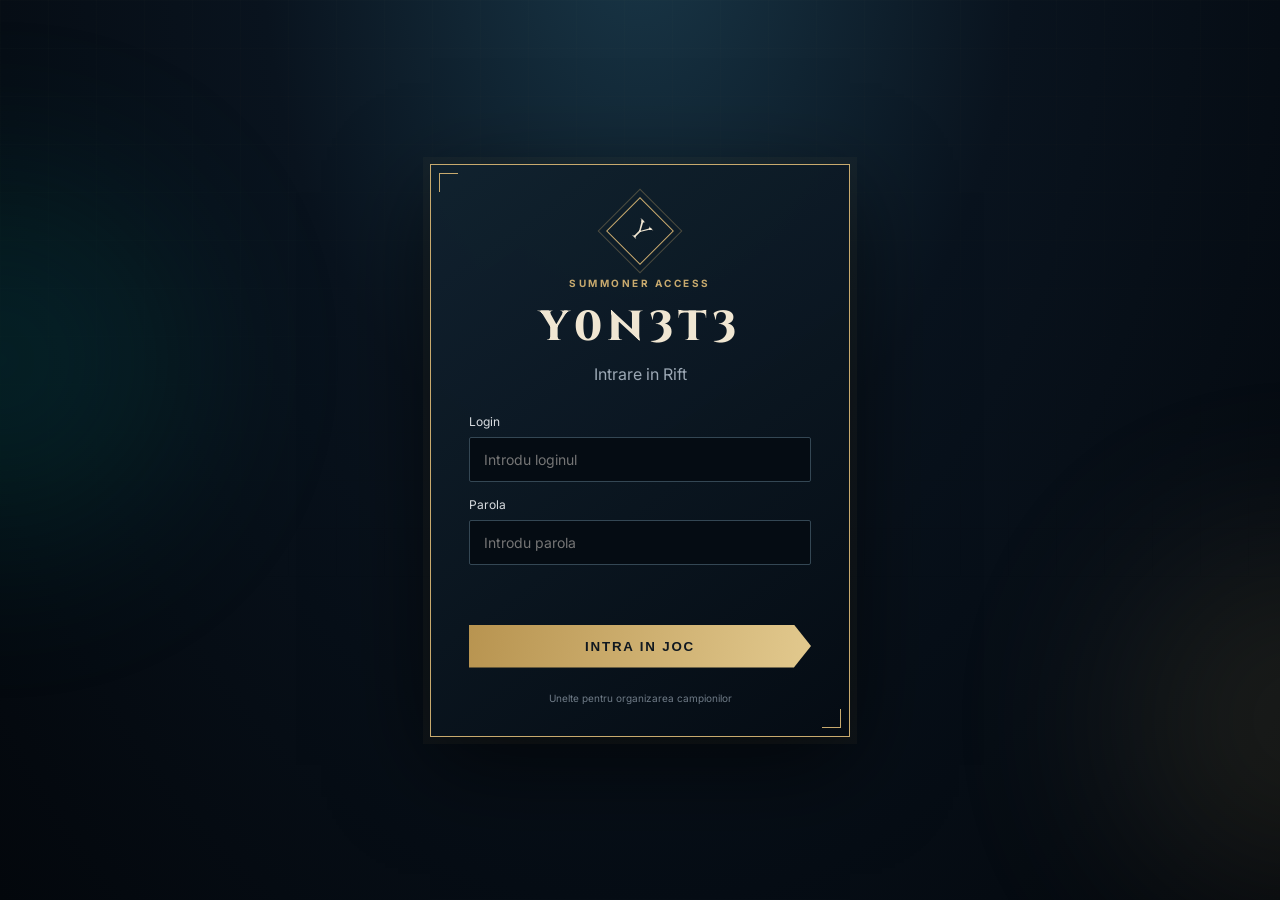
==== Yonete/index.html @ 5dbf45c8 "Add files via upload" ====
<!DOCTYPE html>
<html lang="ro">
<head>
  <meta charset="UTF-8">
  <meta name="viewport" content="width=device-width, initial-scale=1.0">
  <title>Y0N3T3 | League of Legends</title>
  <link rel="stylesheet" href="style.css">
</head>
<body>
  <div class="ambient ambient-one"></div><div class="ambient ambient-two"></div>
  <main id="login-screen" class="login-screen">
    <section class="login-card">
      <div class="crest">Y</div>
      <p class="eyebrow">SUMMONER ACCESS</p>
      <h1>Y0N3T3</h1>
      <p class="subtitle">Intrare in Rift</p>
      <form id="login-form">
        <label for="username">Login</label>
        <input id="username" name="username" type="text" autocomplete="username" placeholder="Introdu loginul" required>
        <label for="password">Parola</label>
        <input id="password" name="password" type="password" autocomplete="current-password" placeholder="Introdu parola" required>
        <p id="login-error" class="error" aria-live="polite"></p>
        <button class="primary-button" type="submit">INTRA IN JOC</button>
      </form>
      <p class="fine-print">Unelte pentru organizarea campionilor</p>
    </section>
  </main>

  <main id="app-screen" class="app-screen hidden">
    <header class="topbar">
      <div class="brand"><span class="brand-mark">Y</span><div><strong>Y0N3T3</strong><small>CHAMPION BOARD</small></div></div>
      <div class="header-right"><span class="online-dot"></span><span>Summoner online</span><button id="logout-button" class="ghost-button">Deconectare</button></div>
    </header>
    <section class="hero">
      <p class="eyebrow">LEAGUE OF LEGENDS • PERSONAL BOARD</p>
      <h1>Alege-ti urmatoarea <em>provocare.</em></h1>
      
    </section>
    <section class="category-grid">
      <article class="category-panel" data-category="troll">
        <div class="category-heading"><div><span class="tier">01 / CHAOS</span><h2>Campioni Troll</h2></div><span class="price">50 <small>lei</small></span></div>
        <p class="category-description">Pentru alegeri imprevizibile si momente memorabile.</p>
        <form class="champion-form">
          <label>Numele campionului sau optiunea</label>
          <div class="champion-autocomplete"><input class="champion-name" placeholder="Campion" autocomplete="off" required><div class="suggestions" role="listbox"></div></div>
          <div class="form-row"><div><label>Tip de damage</label><select class="damage"><option value="AP">AP</option><option value="AD">AD</option></select></div><div><label>Numar de jocuri</label><div class="quantity"><button type="button" class="qty-minus" aria-label="Scade">−</button><output class="qty-value">1</output><button type="button" class="qty-plus" aria-label="Creste">+</button></div></div></div>
          <button type="submit" class="add-button">+ ADAUGA CAMPION</button>
        </form>
        <div class="champion-list"></div>
      </article>
      <article class="category-panel" data-category="priority">
        <div class="category-heading"><div><span class="tier">02 / PRIORITY</span><h2>Campioni Prioritati</h2></div><span class="price">25 <small>lei</small></span></div>
        <p class="category-description">Campioni pe care vrei sa-i prioritizezi in urmatoarele jocuri.</p>
        <form class="champion-form">
          <label>Numele campionului sau optiunea</label>
          <div class="champion-autocomplete"><input class="champion-name" placeholder="Campion" autocomplete="off" required><div class="suggestions" role="listbox"></div></div>
          <div class="form-row"><div><label>Tip de damage</label><select class="damage"><option value="AP">AP</option><option value="AD">AD</option></select></div><div><label>Numar de jocuri</label><div class="quantity"><button type="button" class="qty-minus" aria-label="Scade">−</button><output class="qty-value">1</output><button type="button" class="qty-plus" aria-label="Creste">+</button></div></div></div>
          <button type="submit" class="add-button">+ ADAUGA CAMPION</button>
        </form>
        <div class="champion-list"></div>
      </article>
      <article class="category-panel" data-category="simple">
        <div class="category-heading"><div><span class="tier">03 / STANDARD</span><h2>Campion Simplu</h2></div><span class="price">10 <small>lei</small></span></div>
        <p class="category-description">O alegere simpla, fara reguli suplimentare.</p>
        <form class="champion-form">
          <label>Numele campionului sau optiunea</label>
          <div class="champion-autocomplete"><input class="champion-name" placeholder="Campion" autocomplete="off" required><div class="suggestions" role="listbox"></div></div>
          <div class="form-row"><div><label>Tip de damage</label><select class="damage"><option value="AP">AP</option><option value="AD">AD</option></select></div><div><label>Numar de jocuri</label><div class="quantity"><button type="button" class="qty-minus" aria-label="Scade">−</button><output class="qty-value">1</output><button type="button" class="qty-plus" aria-label="Creste">+</button></div></div></div>
          <button type="submit" class="add-button">+ ADAUGA CAMPION</button>
        </form>
        <div class="champion-list"></div>
      </article>
    </section>
    
    <footer>Y0N3T3 • Fan-made personal tool • Nu este afiliat cu Riot Games.</footer>
  </main>
  <script src="script.js"></script>
</body>
</html>
---- Yonete/style.css ----
@import url('https://fonts.googleapis.com/css2?family=Cinzel:wght@500;600;700;800&family=Inter:wght@400;500;600;700&display=swap');
:root{--gold:#c8aa6e;--gold-light:#f0e6d2;--blue:#0ac8b9;--ink:#050b12;--panel:#0b1722;--line:rgba(200,170,110,.3);--muted:#9ba7b4}
*{box-sizing:border-box}body{margin:0;min-height:100vh;background:radial-gradient(ellipse at 50% -10%,#193748 0,#09131e 42%,#03070c 100%);color:#f2f3f4;font-family:Inter,Arial,sans-serif}body:before{content:"";position:fixed;inset:0;pointer-events:none;opacity:.12;background-image:linear-gradient(rgba(200,170,110,.15) 1px,transparent 1px),linear-gradient(90deg,rgba(200,170,110,.15) 1px,transparent 1px);background-size:48px 48px;mask-image:linear-gradient(to bottom,black,transparent 80%)}.ambient{position:fixed;width:360px;height:360px;border-radius:50%;filter:blur(100px);opacity:.12;pointer-events:none}.ambient-one{background:#00c9b7;top:20%;left:-180px}.ambient-two{background:#c8aa6e;right:-200px;bottom:0}.hidden{display:none!important}
.login-screen{min-height:100vh;display:grid;place-items:center;padding:24px;position:relative}.login-card{width:min(100%,420px);padding:42px 38px 32px;text-align:center;background:linear-gradient(145deg,rgba(17,34,47,.97),rgba(5,12,20,.98));border:1px solid var(--gold);box-shadow:0 0 0 7px rgba(200,170,110,.04),0 28px 90px #0009;position:relative}.login-card:before,.login-card:after{content:"";position:absolute;width:18px;height:18px;border-color:var(--gold);border-style:solid}.login-card:before{top:8px;left:8px;border-width:1px 0 0 1px}.login-card:after{bottom:8px;right:8px;border-width:0 1px 1px 0}.crest,.brand-mark{display:grid;place-items:center;font-family:Cinzel,serif;color:var(--gold-light);border:1px solid var(--gold);transform:rotate(45deg);margin:0 auto 22px;width:48px;height:48px;font-size:26px}.crest{outline:1px solid #c8aa6e55;outline-offset:5px}.eyebrow,.tier{font-size:10px;letter-spacing:2.5px;color:var(--gold);font-weight:700}.login-card h1,.hero h1{font:800 42px Cinzel,serif;letter-spacing:5px;margin:8px 0;color:var(--gold-light)}.subtitle{color:var(--muted);margin:0 0 30px}.login-card form{text-align:left}.login-card label,.champion-form label{display:block;color:#d8dce0;font-size:12px;margin:15px 0 8px}.login-card input,.champion-name,select{width:100%;background:#050c13;border:1px solid #344754;color:#f5f2e9;padding:13px 14px;outline:none;border-radius:2px;font:14px Inter,sans-serif}.login-card input:focus,.champion-name:focus,select:focus{border-color:var(--gold);box-shadow:0 0 0 2px #c8aa6e20}.primary-button{width:100%;margin-top:20px;padding:14px;background:linear-gradient(100deg,#b89450,#e2c98e);color:#101820;font-weight:800;letter-spacing:1.8px;border:0;cursor:pointer;clip-path:polygon(0 0,95% 0,100% 50%,95% 100%,0 100%)}.primary-button:hover,.add-button:hover{filter:brightness(1.12)}.error{color:#ff7777;font-size:12px;min-height:16px}.fine-print{font-size:10px;color:#6f7b87;margin:24px 0 0}
.app-screen{position:relative;max-width:1440px;margin:auto;padding:0 5% 30px}.topbar{height:86px;display:flex;align-items:center;justify-content:space-between;border-bottom:1px solid var(--line)}.brand,.header-right{display:flex;align-items:center;gap:13px}.brand-mark{width:34px;height:34px;font-size:18px;margin:0 7px 0 0;transform:rotate(45deg)}.brand strong{font:700 19px Cinzel,serif;letter-spacing:3px;display:block}.brand small{font-size:8px;letter-spacing:2px;color:var(--gold)}.header-right{font-size:12px;color:#b5c0c9}.online-dot{width:7px;height:7px;border-radius:50%;background:#42e5b4;box-shadow:0 0 10px #42e5b4}.ghost-button{border:1px solid #4a5a66;color:#d3d9df;background:#0a141e;padding:9px 13px;cursor:pointer;font-size:11px}.ghost-button:hover{border-color:var(--gold);color:var(--gold-light)}.hero{padding:42px 0 28px}.hero h1{font-size:clamp(28px,4vw,44px);letter-spacing:0;margin:12px 0}.hero h1 em{font-style:normal;color:var(--gold)}.hero>p:last-child{color:var(--muted);font-size:14px;max-width:650px;line-height:1.7}.category-grid{display:grid;grid-template-columns:repeat(3,minmax(0,1fr));gap:18px}.category-panel{background:linear-gradient(160deg,rgba(16,32,44,.96),rgba(5,12,19,.97));border:1px solid #293d4b;padding:23px 21px;position:relative;min-width:0}.category-panel:before{content:"";position:absolute;top:-1px;left:20px;right:20px;height:2px;background:linear-gradient(90deg,transparent,var(--gold),transparent)}.category-heading{display:flex;justify-content:space-between;gap:10px;align-items:flex-start}.category-heading h2,.summary-panel h2{font:600 20px Cinzel,serif;margin:8px 0 0;color:#f0e6d2}.price{font:800 34px Cinzel,serif;color:var(--gold);white-space:nowrap;text-shadow:0 0 14px #c8aa6e33}.price small{font:600 14px Inter,sans-serif}.category-description{font-size:12px;line-height:1.6;color:var(--muted);min-height:38px;margin:13px 0 22px}.champion-autocomplete{position:relative}.champion-autocomplete .champion-name{width:100%}.suggestions{display:none;position:absolute;z-index:50;left:0;right:0;top:calc(100% + 4px);background:#07111a;border:1px solid #3a4e5c;box-shadow:0 18px 35px #000b;max-height:260px;overflow:auto}.suggestions.open{display:block}.suggestion-option{display:block;width:100%;padding:10px 12px;text-align:left;border:0;border-bottom:1px solid #1d2d38;background:#07111a;color:#e8edf0;font:600 13px Inter,Arial,sans-serif;cursor:pointer}.suggestion-option:hover,.suggestion-option:focus{background:#12313b;color:#f0e6d2;outline:0}.champion-form>label:first-child{display:block}.form-row{display:grid;grid-template-columns:1fr 1.15fr;gap:12px}.form-row label{font-size:11px!important}.quantity{display:flex;height:42px;align-items:center;justify-content:space-between;border:1px solid #344754;background:#050c13}.quantity button{height:100%;width:34px;border:0;color:var(--gold);background:transparent;font-size:22px;cursor:pointer}.quantity button:hover{background:#c8aa6e20}.qty-value{font-size:14px;font-weight:700;min-width:22px;text-align:center}.add-button{margin-top:18px;width:100%;padding:12px 8px;background:#102b35;color:#d8f7f2;border:1px solid #24675f;font-size:10px;letter-spacing:1.4px;font-weight:800;cursor:pointer}.champion-list{margin-top:18px;display:grid;gap:9px}.champion-entry{display:grid;grid-template-columns:108px minmax(0,1fr) auto;gap:16px;align-items:center;padding:14px;background:#050c13;border:1px solid #263744;min-height:110px}.champion-entry img{width:108px;height:108px;object-fit:cover;background:#12212b;border:1px solid #52606a;display:block}.champion-entry .champ-name{font-weight:800;font-size:17px;overflow-wrap:anywhere;color:#f0e6d2}.champion-entry .pill{font-size:10px;padding:5px 8px}.champion-entry .entry-controls{margin-top:10px}.champion-entry .entry-controls button{width:29px;height:29px}.champion-entry .entry-controls span{font-size:12px}.champion-entry .remove-entry{width:27px;height:27px}.champ-meta{display:flex;gap:6px;flex-wrap:wrap;margin-top:6px}.pill{font-size:9px;padding:4px 6px;border:1px solid #455664;color:#aebbc4}.pill.ap{color:#d8a8ff;border-color:#79529a}.pill.ad{color:#f2bb78;border-color:#8d6637}.entry-controls{display:flex;align-items:center;gap:5px;margin-top:7px}.entry-controls button,.remove-entry{background:#13232e;border:1px solid #334a58;color:#e6d3a8;cursor:pointer;width:24px;height:24px}.entry-controls span{font-size:11px;min-width:24px;text-align:center}.remove-entry{align-self:start;width:23px;height:23px;color:#ff8a8a}.empty-list{font-size:11px;color:#60717d;text-align:center;padding:18px 4px;border:1px dashed #263744}.summary-panel{display:flex;align-items:center;gap:25px;margin-top:24px;padding:22px 24px;border:1px solid var(--line);background:linear-gradient(90deg,#10232d,#09121b);flex-wrap:wrap}.summary-panel h2{font-size:18px}.summary-panel p{font-size:11px;color:var(--muted);margin-bottom:0}.summary-total{margin-left:auto;display:flex;flex-direction:column;gap:5px}.summary-total span{font-size:11px;color:var(--muted)}.summary-total strong{font:700 28px Cinzel,serif;color:var(--gold)}footer{text-align:center;font-size:10px;color:#596a76;padding:28px 0 0}
@media(max-width:1000px){.category-grid{grid-template-columns:1fr 1fr}.category-panel:last-child{grid-column:1/-1}.category-panel:last-child .champion-list{grid-template-columns:repeat(2,minmax(0,1fr))}}@media(max-width:650px){.app-screen{padding:0 16px 24px}.topbar{height:auto;padding:18px 0;align-items:flex-start}.header-right{gap:8px;flex-wrap:wrap;justify-content:flex-end}.header-right>span:nth-child(2){display:none}.category-grid{grid-template-columns:1fr}.category-panel:last-child{grid-column:auto}.category-panel:last-child .champion-list{grid-template-columns:1fr}.hero{padding-top:32px}.hero h1{font-size:29px}.summary-total{margin-left:0}.summary-panel{gap:16px}.login-card{padding:36px 25px}}
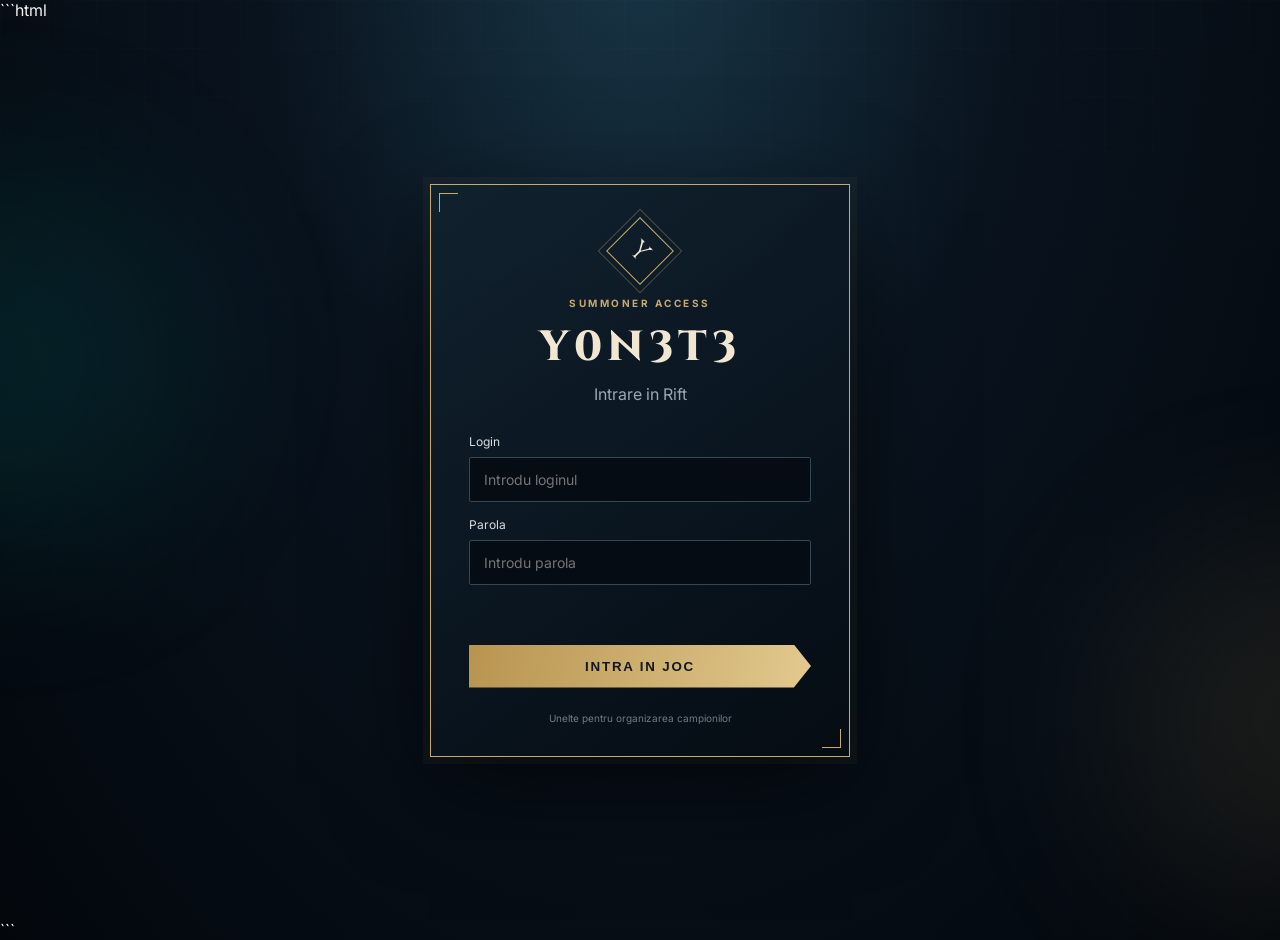
==== commit a14ab778: "Update index.html" ====
--- a/Yonete/index.html
+++ b/Yonete/index.html
@@ -1,3 +1,4 @@
+```html
 <!DOCTYPE html>
 <html lang="ro">
 <head>
@@ -7,73 +8,256 @@
   <link rel="stylesheet" href="style.css">
 </head>
 <body>
-  <div class="ambient ambient-one"></div><div class="ambient ambient-two"></div>
+  <div class="ambient ambient-one"></div>
+  <div class="ambient ambient-two"></div>
+
   <main id="login-screen" class="login-screen">
     <section class="login-card">
       <div class="crest">Y</div>
       <p class="eyebrow">SUMMONER ACCESS</p>
       <h1>Y0N3T3</h1>
       <p class="subtitle">Intrare in Rift</p>
+
       <form id="login-form">
         <label for="username">Login</label>
-        <input id="username" name="username" type="text" autocomplete="username" placeholder="Introdu loginul" required>
+        <input
+          id="username"
+          name="username"
+          type="text"
+          autocomplete="username"
+          placeholder="Introdu loginul"
+          required
+        >
+
         <label for="password">Parola</label>
-        <input id="password" name="password" type="password" autocomplete="current-password" placeholder="Introdu parola" required>
+        <input
+          id="password"
+          name="password"
+          type="password"
+          autocomplete="current-password"
+          placeholder="Introdu parola"
+          required
+        >
+
         <p id="login-error" class="error" aria-live="polite"></p>
-        <button class="primary-button" type="submit">INTRA IN JOC</button>
+
+        <button class="primary-button" type="submit">
+          INTRA IN JOC
+        </button>
       </form>
+
       <p class="fine-print">Unelte pentru organizarea campionilor</p>
     </section>
   </main>
 
   <main id="app-screen" class="app-screen hidden">
     <header class="topbar">
-      <div class="brand"><span class="brand-mark">Y</span><div><strong>Y0N3T3</strong><small>CHAMPION BOARD</small></div></div>
-      <div class="header-right"><span class="online-dot"></span><span>Summoner online</span><button id="logout-button" class="ghost-button">Deconectare</button></div>
+      <div class="brand">
+        <span class="brand-mark">Y</span>
+        <div>
+          <strong>Y0N3T3</strong>
+          <small>CHAMPION BOARD</small>
+        </div>
+      </div>
+
+      <div class="header-right">
+        <span class="online-dot"></span>
+        <span>Summoner online</span>
+        <button id="logout-button" class="ghost-button">
+          Deconectare
+        </button>
+      </div>
     </header>
+
     <section class="hero">
       <p class="eyebrow">LEAGUE OF LEGENDS • PERSONAL BOARD</p>
-      <h1>Alege-ti urmatoarea <em>provocare.</em></h1>
-      
+      <h1>Alege-mi urmatoarea <em>provocare.</em></h1>
     </section>
+
     <section class="category-grid">
+
+      <!-- CAMPIONI TROLL -->
       <article class="category-panel" data-category="troll">
-        <div class="category-heading"><div><span class="tier">01 / CHAOS</span><h2>Campioni Troll</h2></div><span class="price">50 <small>lei</small></span></div>
-        <p class="category-description">Pentru alegeri imprevizibile si momente memorabile.</p>
+        <div class="category-heading">
+          <div>
+            <span class="tier">01 / CHAOS</span>
+            <h2>Campioni Troll</h2>
+          </div>
+          <span class="price">50 <small>lei</small></span>
+        </div>
+
+        <p class="category-description">
+          Pentru alegeri imprevizibile si momente memorabile.
+        </p>
+
         <form class="champion-form">
           <label>Numele campionului sau optiunea</label>
-          <div class="champion-autocomplete"><input class="champion-name" placeholder="Campion" autocomplete="off" required><div class="suggestions" role="listbox"></div></div>
-          <div class="form-row"><div><label>Tip de damage</label><select class="damage"><option value="AP">AP</option><option value="AD">AD</option></select></div><div><label>Numar de jocuri</label><div class="quantity"><button type="button" class="qty-minus" aria-label="Scade">−</button><output class="qty-value">1</output><button type="button" class="qty-plus" aria-label="Creste">+</button></div></div></div>
-          <button type="submit" class="add-button">+ ADAUGA CAMPION</button>
+
+          <div class="champion-autocomplete">
+            <input
+              class="champion-name"
+              placeholder="Campion"
+              autocomplete="off"
+              required
+            >
+            <div class="suggestions" role="listbox"></div>
+          </div>
+
+          <div class="form-row">
+            <div>
+              <label>Rol</label>
+              <select class="damage">
+                <option value="Orice Rol">Orice Rol</option>
+                <option value="Mid">Mid</option>
+                <option value="Top">Top</option>
+                <option value="Jungle">Jungle</option>
+                <option value="ADC">ADC</option>
+                <option value="Support">Support</option>
+              </select>
+            </div>
+
+            <div>
+              <label>Numar de jocuri</label>
+              <div class="quantity">
+                <button type="button" class="qty-minus" aria-label="Scade">−</button>
+                <output class="qty-value">1</output>
+                <button type="button" class="qty-plus" aria-label="Creste">+</button>
+              </div>
+            </div>
+          </div>
+
+          <button type="submit" class="add-button">
+            + ADAUGA CAMPION
+          </button>
         </form>
+
         <div class="champion-list"></div>
       </article>
+
+      <!-- CAMPIONI PRIORITATI -->
       <article class="category-panel" data-category="priority">
-        <div class="category-heading"><div><span class="tier">02 / PRIORITY</span><h2>Campioni Prioritati</h2></div><span class="price">25 <small>lei</small></span></div>
-        <p class="category-description">Campioni pe care vrei sa-i prioritizezi in urmatoarele jocuri.</p>
+        <div class="category-heading">
+          <div>
+            <span class="tier">02 / PRIORITY</span>
+            <h2>Campioni Prioritati</h2>
+          </div>
+          <span class="price">25 <small>lei</small></span>
+        </div>
+
+        <p class="category-description">
+          Campioni pe care vrei sa-i prioritizezi in urmatoarele jocuri.
+        </p>
+
         <form class="champion-form">
           <label>Numele campionului sau optiunea</label>
-          <div class="champion-autocomplete"><input class="champion-name" placeholder="Campion" autocomplete="off" required><div class="suggestions" role="listbox"></div></div>
-          <div class="form-row"><div><label>Tip de damage</label><select class="damage"><option value="AP">AP</option><option value="AD">AD</option></select></div><div><label>Numar de jocuri</label><div class="quantity"><button type="button" class="qty-minus" aria-label="Scade">−</button><output class="qty-value">1</output><button type="button" class="qty-plus" aria-label="Creste">+</button></div></div></div>
-          <button type="submit" class="add-button">+ ADAUGA CAMPION</button>
+
+          <div class="champion-autocomplete">
+            <input
+              class="champion-name"
+              placeholder="Campion"
+              autocomplete="off"
+              required
+            >
+            <div class="suggestions" role="listbox"></div>
+          </div>
+
+          <div class="form-row">
+            <div>
+              <label>Rol</label>
+              <select class="damage">
+                <option value="Orice Rol">Orice Rol</option>
+                <option value="Mid">Mid</option>
+                <option value="Top">Top</option>
+                <option value="Jungle">Jungle</option>
+                <option value="ADC">ADC</option>
+                <option value="Support">Support</option>
+              </select>
+            </div>
+
+            <div>
+              <label>Numar de jocuri</label>
+              <div class="quantity">
+                <button type="button" class="qty-minus" aria-label="Scade">−</button>
+                <output class="qty-value">1</output>
+                <button type="button" class="qty-plus" aria-label="Creste">+</button>
+              </div>
+            </div>
+          </div>
+
+          <button type="submit" class="add-button">
+            + ADAUGA CAMPION
+          </button>
         </form>
+
         <div class="champion-list"></div>
       </article>
+
+      <!-- CAMPION SIMPLU -->
       <article class="category-panel" data-category="simple">
-        <div class="category-heading"><div><span class="tier">03 / STANDARD</span><h2>Campion Simplu</h2></div><span class="price">10 <small>lei</small></span></div>
-        <p class="category-description">O alegere simpla, fara reguli suplimentare.</p>
+        <div class="category-heading">
+          <div>
+            <span class="tier">03 / STANDARD</span>
+            <h2>Campion Simplu</h2>
+          </div>
+          <span class="price">10 <small>lei</small></span>
+        </div>
+
+        <p class="category-description">
+          O alegere simpla, fara reguli suplimentare.
+        </p>
+
         <form class="champion-form">
           <label>Numele campionului sau optiunea</label>
-          <div class="champion-autocomplete"><input class="champion-name" placeholder="Campion" autocomplete="off" required><div class="suggestions" role="listbox"></div></div>
-          <div class="form-row"><div><label>Tip de damage</label><select class="damage"><option value="AP">AP</option><option value="AD">AD</option></select></div><div><label>Numar de jocuri</label><div class="quantity"><button type="button" class="qty-minus" aria-label="Scade">−</button><output class="qty-value">1</output><button type="button" class="qty-plus" aria-label="Creste">+</button></div></div></div>
-          <button type="submit" class="add-button">+ ADAUGA CAMPION</button>
+
+          <div class="champion-autocomplete">
+            <input
+              class="champion-name"
+              placeholder="Campion"
+              autocomplete="off"
+              required
+            >
+            <div class="suggestions" role="listbox"></div>
+          </div>
+
+          <div class="form-row">
+            <div>
+              <label>Rol</label>
+              <select class="damage">
+                <option value="Orice Rol">Orice Rol</option>
+                <option value="Mid">Mid</option>
+                <option value="Top">Top</option>
+                <option value="Jungle">Jungle</option>
+                <option value="ADC">ADC</option>
+                <option value="Support">Support</option>
+              </select>
+            </div>
+
+            <div>
+              <label>Numar de jocuri</label>
+              <div class="quantity">
+                <button type="button" class="qty-minus" aria-label="Scade">−</button>
+                <output class="qty-value">1</output>
+                <button type="button" class="qty-plus" aria-label="Creste">+</button>
+              </div>
+            </div>
+          </div>
+
+          <button type="submit" class="add-button">
+            + ADAUGA CAMPION
+          </button>
         </form>
+
         <div class="champion-list"></div>
       </article>
+
     </section>
-    
-    <footer>Y0N3T3 • Fan-made personal tool • Nu este afiliat cu Riot Games.</footer>
+
+    <footer>
+      Y0N3T3 • Fan-made personal tool • Nu este afiliat cu Riot Games.
+    </footer>
   </main>
+
   <script src="script.js"></script>
 </body>
 </html>
+```
--- a/Yonete/style.css
+++ b/Yonete/style.css
@@ -2,5 +2,5 @@
 :root{--gold:#c8aa6e;--gold-light:#f0e6d2;--blue:#0ac8b9;--ink:#050b12;--panel:#0b1722;--line:rgba(200,170,110,.3);--muted:#9ba7b4}
 *{box-sizing:border-box}body{margin:0;min-height:100vh;background:radial-gradient(ellipse at 50% -10%,#193748 0,#09131e 42%,#03070c 100%);color:#f2f3f4;font-family:Inter,Arial,sans-serif}body:before{content:"";position:fixed;inset:0;pointer-events:none;opacity:.12;background-image:linear-gradient(rgba(200,170,110,.15) 1px,transparent 1px),linear-gradient(90deg,rgba(200,170,110,.15) 1px,transparent 1px);background-size:48px 48px;mask-image:linear-gradient(to bottom,black,transparent 80%)}.ambient{position:fixed;width:360px;height:360px;border-radius:50%;filter:blur(100px);opacity:.12;pointer-events:none}.ambient-one{background:#00c9b7;top:20%;left:-180px}.ambient-two{background:#c8aa6e;right:-200px;bottom:0}.hidden{display:none!important}
 .login-screen{min-height:100vh;display:grid;place-items:center;padding:24px;position:relative}.login-card{width:min(100%,420px);padding:42px 38px 32px;text-align:center;background:linear-gradient(145deg,rgba(17,34,47,.97),rgba(5,12,20,.98));border:1px solid var(--gold);box-shadow:0 0 0 7px rgba(200,170,110,.04),0 28px 90px #0009;position:relative}.login-card:before,.login-card:after{content:"";position:absolute;width:18px;height:18px;border-color:var(--gold);border-style:solid}.login-card:before{top:8px;left:8px;border-width:1px 0 0 1px}.login-card:after{bottom:8px;right:8px;border-width:0 1px 1px 0}.crest,.brand-mark{display:grid;place-items:center;font-family:Cinzel,serif;color:var(--gold-light);border:1px solid var(--gold);transform:rotate(45deg);margin:0 auto 22px;width:48px;height:48px;font-size:26px}.crest{outline:1px solid #c8aa6e55;outline-offset:5px}.eyebrow,.tier{font-size:10px;letter-spacing:2.5px;color:var(--gold);font-weight:700}.login-card h1,.hero h1{font:800 42px Cinzel,serif;letter-spacing:5px;margin:8px 0;color:var(--gold-light)}.subtitle{color:var(--muted);margin:0 0 30px}.login-card form{text-align:left}.login-card label,.champion-form label{display:block;color:#d8dce0;font-size:12px;margin:15px 0 8px}.login-card input,.champion-name,select{width:100%;background:#050c13;border:1px solid #344754;color:#f5f2e9;padding:13px 14px;outline:none;border-radius:2px;font:14px Inter,sans-serif}.login-card input:focus,.champion-name:focus,select:focus{border-color:var(--gold);box-shadow:0 0 0 2px #c8aa6e20}.primary-button{width:100%;margin-top:20px;padding:14px;background:linear-gradient(100deg,#b89450,#e2c98e);color:#101820;font-weight:800;letter-spacing:1.8px;border:0;cursor:pointer;clip-path:polygon(0 0,95% 0,100% 50%,95% 100%,0 100%)}.primary-button:hover,.add-button:hover{filter:brightness(1.12)}.error{color:#ff7777;font-size:12px;min-height:16px}.fine-print{font-size:10px;color:#6f7b87;margin:24px 0 0}
-.app-screen{position:relative;max-width:1440px;margin:auto;padding:0 5% 30px}.topbar{height:86px;display:flex;align-items:center;justify-content:space-between;border-bottom:1px solid var(--line)}.brand,.header-right{display:flex;align-items:center;gap:13px}.brand-mark{width:34px;height:34px;font-size:18px;margin:0 7px 0 0;transform:rotate(45deg)}.brand strong{font:700 19px Cinzel,serif;letter-spacing:3px;display:block}.brand small{font-size:8px;letter-spacing:2px;color:var(--gold)}.header-right{font-size:12px;color:#b5c0c9}.online-dot{width:7px;height:7px;border-radius:50%;background:#42e5b4;box-shadow:0 0 10px #42e5b4}.ghost-button{border:1px solid #4a5a66;color:#d3d9df;background:#0a141e;padding:9px 13px;cursor:pointer;font-size:11px}.ghost-button:hover{border-color:var(--gold);color:var(--gold-light)}.hero{padding:42px 0 28px}.hero h1{font-size:clamp(28px,4vw,44px);letter-spacing:0;margin:12px 0}.hero h1 em{font-style:normal;color:var(--gold)}.hero>p:last-child{color:var(--muted);font-size:14px;max-width:650px;line-height:1.7}.category-grid{display:grid;grid-template-columns:repeat(3,minmax(0,1fr));gap:18px}.category-panel{background:linear-gradient(160deg,rgba(16,32,44,.96),rgba(5,12,19,.97));border:1px solid #293d4b;padding:23px 21px;position:relative;min-width:0}.category-panel:before{content:"";position:absolute;top:-1px;left:20px;right:20px;height:2px;background:linear-gradient(90deg,transparent,var(--gold),transparent)}.category-heading{display:flex;justify-content:space-between;gap:10px;align-items:flex-start}.category-heading h2,.summary-panel h2{font:600 20px Cinzel,serif;margin:8px 0 0;color:#f0e6d2}.price{font:800 34px Cinzel,serif;color:var(--gold);white-space:nowrap;text-shadow:0 0 14px #c8aa6e33}.price small{font:600 14px Inter,sans-serif}.category-description{font-size:12px;line-height:1.6;color:var(--muted);min-height:38px;margin:13px 0 22px}.champion-autocomplete{position:relative}.champion-autocomplete .champion-name{width:100%}.suggestions{display:none;position:absolute;z-index:50;left:0;right:0;top:calc(100% + 4px);background:#07111a;border:1px solid #3a4e5c;box-shadow:0 18px 35px #000b;max-height:260px;overflow:auto}.suggestions.open{display:block}.suggestion-option{display:block;width:100%;padding:10px 12px;text-align:left;border:0;border-bottom:1px solid #1d2d38;background:#07111a;color:#e8edf0;font:600 13px Inter,Arial,sans-serif;cursor:pointer}.suggestion-option:hover,.suggestion-option:focus{background:#12313b;color:#f0e6d2;outline:0}.champion-form>label:first-child{display:block}.form-row{display:grid;grid-template-columns:1fr 1.15fr;gap:12px}.form-row label{font-size:11px!important}.quantity{display:flex;height:42px;align-items:center;justify-content:space-between;border:1px solid #344754;background:#050c13}.quantity button{height:100%;width:34px;border:0;color:var(--gold);background:transparent;font-size:22px;cursor:pointer}.quantity button:hover{background:#c8aa6e20}.qty-value{font-size:14px;font-weight:700;min-width:22px;text-align:center}.add-button{margin-top:18px;width:100%;padding:12px 8px;background:#102b35;color:#d8f7f2;border:1px solid #24675f;font-size:10px;letter-spacing:1.4px;font-weight:800;cursor:pointer}.champion-list{margin-top:18px;display:grid;gap:9px}.champion-entry{display:grid;grid-template-columns:108px minmax(0,1fr) auto;gap:16px;align-items:center;padding:14px;background:#050c13;border:1px solid #263744;min-height:110px}.champion-entry img{width:108px;height:108px;object-fit:cover;background:#12212b;border:1px solid #52606a;display:block}.champion-entry .champ-name{font-weight:800;font-size:17px;overflow-wrap:anywhere;color:#f0e6d2}.champion-entry .pill{font-size:10px;padding:5px 8px}.champion-entry .entry-controls{margin-top:10px}.champion-entry .entry-controls button{width:29px;height:29px}.champion-entry .entry-controls span{font-size:12px}.champion-entry .remove-entry{width:27px;height:27px}.champ-meta{display:flex;gap:6px;flex-wrap:wrap;margin-top:6px}.pill{font-size:9px;padding:4px 6px;border:1px solid #455664;color:#aebbc4}.pill.ap{color:#d8a8ff;border-color:#79529a}.pill.ad{color:#f2bb78;border-color:#8d6637}.entry-controls{display:flex;align-items:center;gap:5px;margin-top:7px}.entry-controls button,.remove-entry{background:#13232e;border:1px solid #334a58;color:#e6d3a8;cursor:pointer;width:24px;height:24px}.entry-controls span{font-size:11px;min-width:24px;text-align:center}.remove-entry{align-self:start;width:23px;height:23px;color:#ff8a8a}.empty-list{font-size:11px;color:#60717d;text-align:center;padding:18px 4px;border:1px dashed #263744}.summary-panel{display:flex;align-items:center;gap:25px;margin-top:24px;padding:22px 24px;border:1px solid var(--line);background:linear-gradient(90deg,#10232d,#09121b);flex-wrap:wrap}.summary-panel h2{font-size:18px}.summary-panel p{font-size:11px;color:var(--muted);margin-bottom:0}.summary-total{margin-left:auto;display:flex;flex-direction:column;gap:5px}.summary-total span{font-size:11px;color:var(--muted)}.summary-total strong{font:700 28px Cinzel,serif;color:var(--gold)}footer{text-align:center;font-size:10px;color:#596a76;padding:28px 0 0}
+.app-screen{position:relative;max-width:1440px;margin:auto;padding:0 5% 30px}.topbar{height:86px;display:flex;align-items:center;justify-content:space-between;border-bottom:1px solid var(--line)}.brand,.header-right{display:flex;align-items:center;gap:13px}.brand-mark{width:34px;height:34px;font-size:18px;margin:0 7px 0 0;transform:rotate(45deg)}.brand strong{font:700 19px Cinzel,serif;letter-spacing:3px;display:block}.brand small{font-size:8px;letter-spacing:2px;color:var(--gold)}.header-right{font-size:12px;color:#b5c0c9}.online-dot{width:7px;height:7px;border-radius:50%;background:#42e5b4;box-shadow:0 0 10px #42e5b4}.ghost-button{border:1px solid #4a5a66;color:#d3d9df;background:#0a141e;padding:9px 13px;cursor:pointer;font-size:11px}.ghost-button:hover{border-color:var(--gold);color:var(--gold-light)}.hero{padding:42px 0 28px}.hero h1{font-size:clamp(28px,4vw,44px);letter-spacing:0;margin:12px 0}.hero h1 em{font-style:normal;color:var(--gold)}.hero>p:last-child{color:var(--muted);font-size:14px;max-width:650px;line-height:1.7}.category-grid{display:grid;grid-template-columns:repeat(3,minmax(0,1fr));gap:18px}.category-panel{background:linear-gradient(160deg,rgba(16,32,44,.96),rgba(5,12,19,.97));border:1px solid #293d4b;padding:23px 21px;position:relative;min-width:0}.category-panel:before{content:"";position:absolute;top:-1px;left:20px;right:20px;height:2px;background:linear-gradient(90deg,transparent,var(--gold),transparent)}.category-heading{display:flex;justify-content:space-between;gap:10px;align-items:flex-start}.category-heading h2,.summary-panel h2{font:600 20px Cinzel,serif;margin:8px 0 0;color:#f0e6d2}.price{font:800 34px Cinzel,serif;color:var(--gold);white-space:nowrap;text-shadow:0 0 14px #c8aa6e33}.price small{font:600 14px Inter,sans-serif}.category-description{font-size:12px;line-height:1.6;color:var(--muted);min-height:38px;margin:13px 0 22px}.champion-autocomplete{position:relative}.champion-autocomplete .champion-name{width:100%}.suggestions{display:none;position:absolute;z-index:50;left:0;right:0;top:calc(100% + 4px);background:#07111a;border:1px solid #3a4e5c;box-shadow:0 18px 35px #000b;max-height:260px;overflow:auto}.suggestions.open{display:block}.suggestion-option{display:block;width:100%;padding:10px 12px;text-align:left;border:0;border-bottom:1px solid #1d2d38;background:#07111a;color:#e8edf0;font:600 13px Inter,Arial,sans-serif;cursor:pointer}.suggestion-option:hover,.suggestion-option:focus{background:#12313b;color:#f0e6d2;outline:0}.champion-form>label:first-child{display:block}.form-row{display:grid;grid-template-columns:1fr 1.15fr;gap:12px}.form-row label{font-size:11px!important}.quantity{display:flex;height:42px;align-items:center;justify-content:space-between;border:1px solid #344754;background:#050c13}.quantity button{height:100%;width:34px;border:0;color:var(--gold);background:transparent;font-size:22px;cursor:pointer}.quantity button:hover{background:#c8aa6e20}.qty-value{font-size:14px;font-weight:700;min-width:22px;text-align:center}.add-button{margin-top:18px;width:100%;padding:12px 8px;background:#102b35;color:#d8f7f2;border:1px solid #24675f;font-size:10px;letter-spacing:1.4px;font-weight:800;cursor:pointer}.champion-list{margin-top:18px;display:grid;gap:9px}.champion-entry{display:grid;grid-template-columns:108px minmax(0,1fr) auto;gap:16px;align-items:center;padding:14px;background:#050c13;border:1px solid #263744;min-height:110px}.champion-entry img{width:80%;height:80%;object-fit:cover;background:#12212b;border:1px solid #52606a;display:block}.champion-entry .champ-name{font-weight:800;font-size:17px;overflow-wrap:anywhere;color:#f0e6d2}.champion-entry .pill{font-size:10px;padding:5px 8px}.champion-entry .entry-controls{margin-top:10px}.champion-entry .entry-controls button{width:29px;height:29px}.champion-entry .entry-controls span{font-size:12px}.champion-entry .remove-entry{width:27px;height:27px}.champ-meta{display:flex;gap:6px;flex-wrap:wrap;margin-top:6px}.pill{font-size:9px;padding:4px 6px;border:1px solid #455664;color:#aebbc4}.pill.ap{color:#d8a8ff;border-color:#79529a}.pill.ad{color:#f2bb78;border-color:#8d6637}.entry-controls{display:flex;align-items:center;gap:5px;margin-top:7px}.entry-controls button,.remove-entry{background:#13232e;border:1px solid #334a58;color:#e6d3a8;cursor:pointer;width:24px;height:24px}.entry-controls span{font-size:11px;min-width:24px;text-align:center}.remove-entry{align-self:start;width:23px;height:23px;color:#ff8a8a}.empty-list{font-size:11px;color:#60717d;text-align:center;padding:18px 4px;border:1px dashed #263744}.summary-panel{display:flex;align-items:center;gap:25px;margin-top:24px;padding:22px 24px;border:1px solid var(--line);background:linear-gradient(90deg,#10232d,#09121b);flex-wrap:wrap}.summary-panel h2{font-size:18px}.summary-panel p{font-size:11px;color:var(--muted);margin-bottom:0}.summary-total{margin-left:auto;display:flex;flex-direction:column;gap:5px}.summary-total span{font-size:11px;color:var(--muted)}.summary-total strong{font:700 28px Cinzel,serif;color:var(--gold)}footer{text-align:center;font-size:10px;color:#596a76;padding:28px 0 0}
 @media(max-width:1000px){.category-grid{grid-template-columns:1fr 1fr}.category-panel:last-child{grid-column:1/-1}.category-panel:last-child .champion-list{grid-template-columns:repeat(2,minmax(0,1fr))}}@media(max-width:650px){.app-screen{padding:0 16px 24px}.topbar{height:auto;padding:18px 0;align-items:flex-start}.header-right{gap:8px;flex-wrap:wrap;justify-content:flex-end}.header-right>span:nth-child(2){display:none}.category-grid{grid-template-columns:1fr}.category-panel:last-child{grid-column:auto}.category-panel:last-child .champion-list{grid-template-columns:1fr}.hero{padding-top:32px}.hero h1{font-size:29px}.summary-total{margin-left:0}.summary-panel{gap:16px}.login-card{padding:36px 25px}}
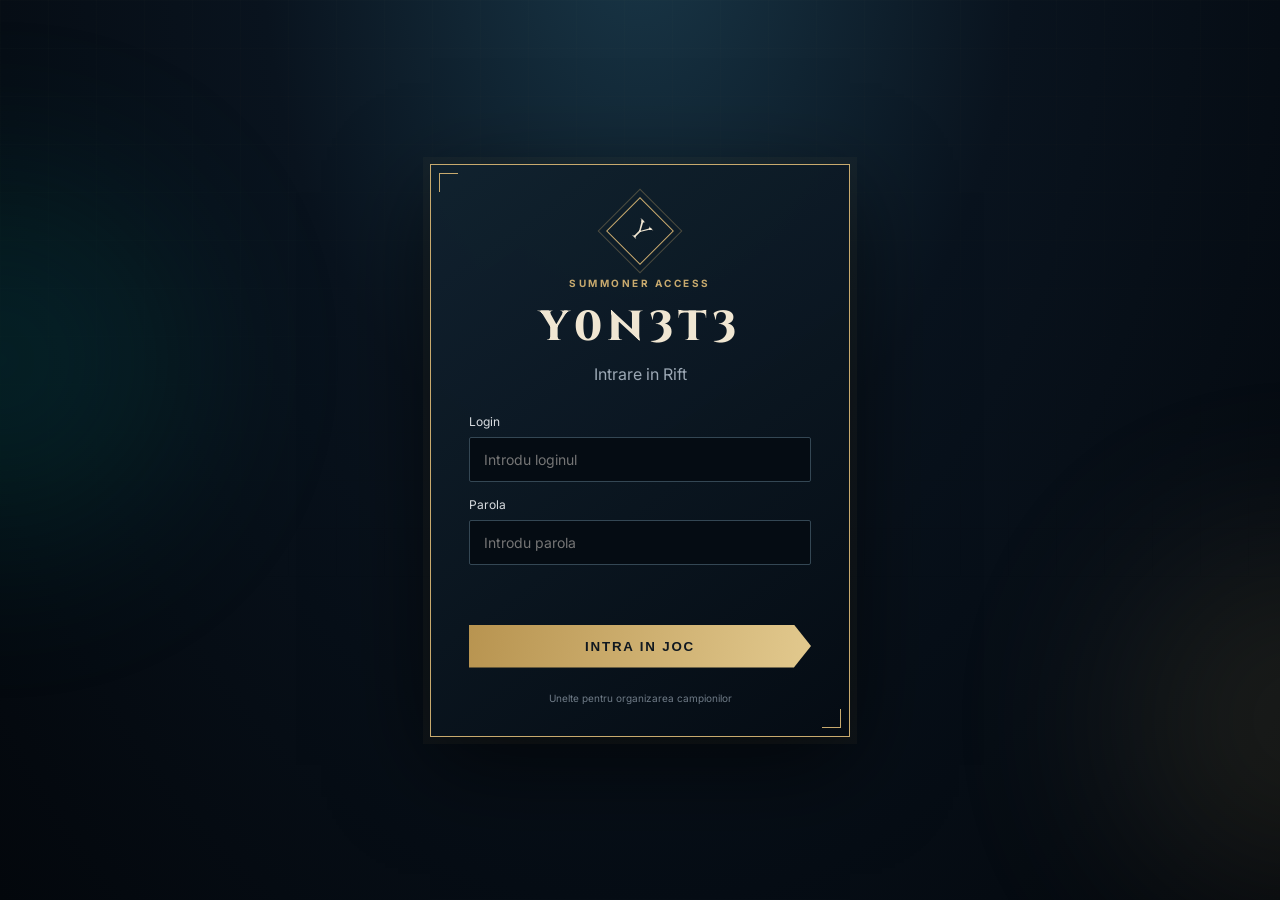
==== commit 0264efa4: "Update index.html" ====
--- a/Yonete/index.html
+++ b/Yonete/index.html
@@ -1,4 +1,4 @@
-```html
+
 <!DOCTYPE html>
 <html lang="ro">
 <head>
@@ -260,4 +260,4 @@
   <script src="script.js"></script>
 </body>
 </html>
-```
+
